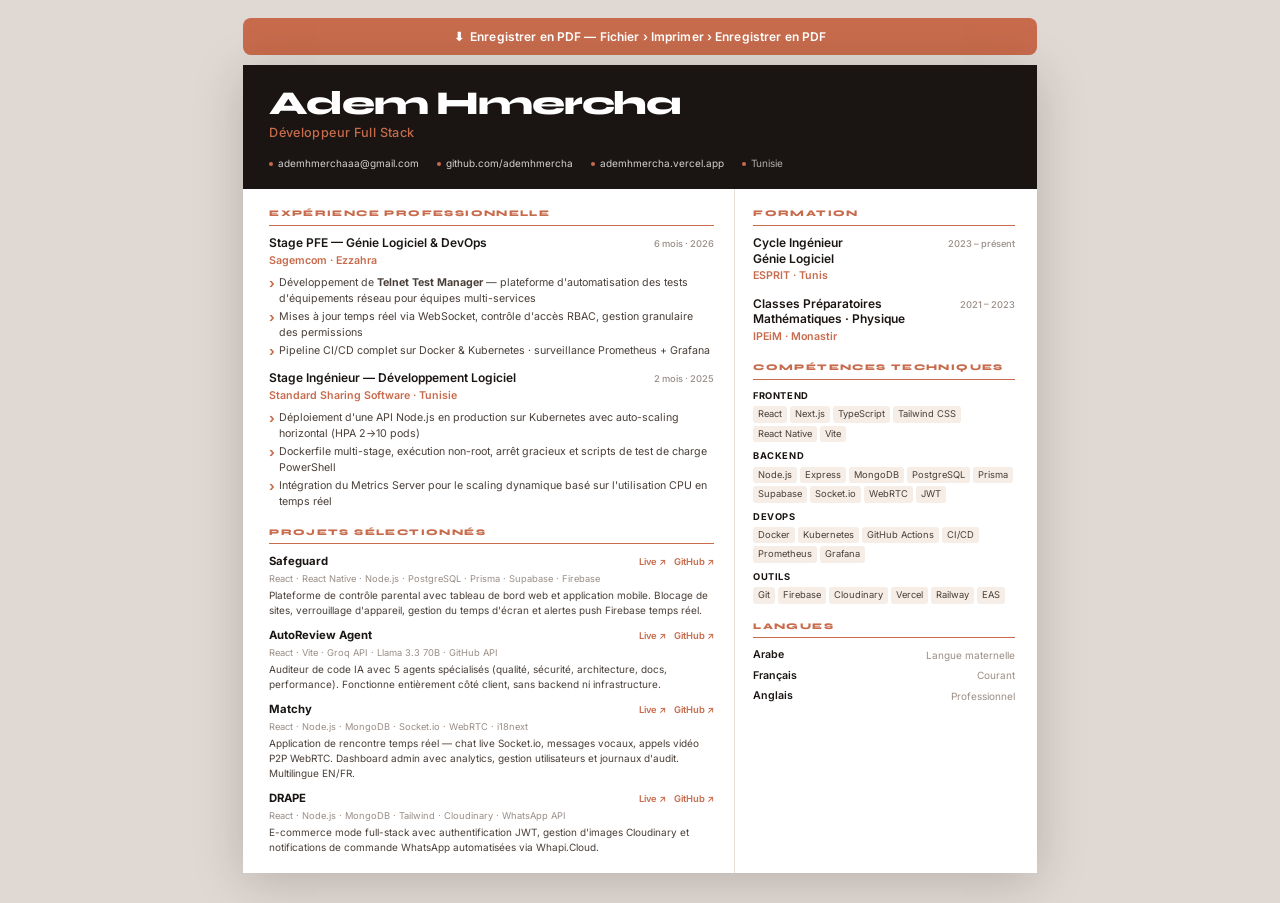
==== assets/cv.html @ 8fa3760b "Add French CV (HTML print-to-PDF) with all projects and internship details" ====
<!DOCTYPE html>
<html lang="fr">
<head>
  <meta charset="UTF-8" />
  <title>Adem Hmercha — Curriculum Vitae</title>
  <link rel="preconnect" href="https://fonts.googleapis.com" />
  <link rel="preconnect" href="https://fonts.gstatic.com" crossorigin />
  <link href="https://fonts.googleapis.com/css2?family=Inter:wght@300;400;500;600&family=Syne:wght@700;800&display=swap" rel="stylesheet" />
  <style>
    :root {
      --accent:       #c76b4c;
      --accent-light: #f5ede6;
      --text:         #1a1512;
      --text-2:       #4a3f38;
      --text-3:       #9a8e87;
      --border:       #e8ddd6;
    }

    * { box-sizing: border-box; margin: 0; padding: 0; }

    body {
      font-family: 'Inter', system-ui, -apple-system, sans-serif;
      color: var(--text);
      background: #e0d8d2;
      font-size: 8.5pt;
      line-height: 1.55;
      -webkit-font-smoothing: antialiased;
    }

    a { color: inherit; text-decoration: none; }

    /* ── Print button (screen only) ─────────────────── */
    .print-btn {
      display: flex;
      align-items: center;
      justify-content: center;
      gap: 8px;
      width: 210mm;
      margin: 18px auto 10px;
      padding: 11px;
      background: var(--accent);
      color: white;
      border: none;
      border-radius: 8px;
      font-family: 'Inter', sans-serif;
      font-size: 12px;
      font-weight: 600;
      cursor: pointer;
      letter-spacing: 0.01em;
    }
    .print-btn:hover { background: #b5604a; }

    /* ── Page ───────────────────────────────────────── */
    .page {
      width: 210mm;
      background: white;
      margin: 0 auto 30px;
      box-shadow: 0 8px 48px rgba(0,0,0,0.18);
    }

    /* ── Header ─────────────────────────────────────── */
    .cv-header {
      background: #1a1512;
      padding: 22px 26px 18px;
    }

    .cv-name {
      font-family: 'Syne', sans-serif;
      font-size: 25pt;
      font-weight: 800;
      letter-spacing: -0.035em;
      color: #ffffff;
      line-height: 1;
      margin-bottom: 3px;
    }

    .cv-title {
      font-size: 9.5pt;
      color: var(--accent);
      font-weight: 500;
      letter-spacing: 0.03em;
      margin-bottom: 13px;
    }

    .cv-contacts {
      display: flex;
      gap: 18px;
      flex-wrap: wrap;
    }

    .cv-contact {
      display: flex;
      align-items: center;
      gap: 5px;
      font-size: 7.5pt;
      color: rgba(255,255,255,0.65);
    }
    .cv-contact a { color: rgba(255,255,255,0.8); }
    .cv-contact::before {
      content: '';
      width: 4px; height: 4px;
      border-radius: 50%;
      background: var(--accent);
      flex-shrink: 0;
    }

    /* ── Body grid ──────────────────────────────────── */
    .cv-body {
      display: grid;
      grid-template-columns: 62% 38%;
    }

    /* ── Columns ────────────────────────────────────── */
    .cv-left {
      padding: 18px 20px 18px 26px;
      border-right: 1px solid var(--border);
    }

    .cv-right {
      padding: 18px 22px 18px 18px;
    }

    /* ── Section ────────────────────────────────────── */
    .cv-section { margin-bottom: 16px; }
    .cv-section:last-child { margin-bottom: 0; }

    .cv-section-title {
      font-family: 'Syne', sans-serif;
      font-size: 6.5pt;
      font-weight: 800;
      letter-spacing: 0.16em;
      text-transform: uppercase;
      color: var(--accent);
      margin-bottom: 9px;
      padding-bottom: 4px;
      border-bottom: 1.5px solid var(--accent);
    }

    /* ── Experience / Education entries ─────────────── */
    .cv-entry { margin-bottom: 11px; }
    .cv-entry:last-child { margin-bottom: 0; }

    .cv-entry-top {
      display: flex;
      justify-content: space-between;
      align-items: flex-start;
      gap: 8px;
    }

    .cv-entry-title {
      font-weight: 600;
      font-size: 9pt;
      color: var(--text);
      line-height: 1.3;
    }

    .cv-entry-date {
      font-size: 7pt;
      color: var(--text-3);
      white-space: nowrap;
      flex-shrink: 0;
      margin-top: 2px;
      font-weight: 500;
    }

    .cv-entry-org {
      font-size: 8pt;
      color: var(--accent);
      font-weight: 600;
      margin: 2px 0 5px;
    }

    .cv-bullets {
      list-style: none;
      display: flex;
      flex-direction: column;
      gap: 2px;
    }

    .cv-bullets li {
      font-size: 8pt;
      color: var(--text-2);
      padding-left: 10px;
      position: relative;
      line-height: 1.5;
    }

    .cv-bullets li::before {
      content: '›';
      position: absolute;
      left: 0;
      color: var(--accent);
      font-weight: 700;
      font-size: 10pt;
      line-height: 1.2;
    }

    /* ── Projects ───────────────────────────────────── */
    .project-entry { margin-bottom: 9px; }
    .project-entry:last-child { margin-bottom: 0; }

    .project-top {
      display: flex;
      align-items: baseline;
      justify-content: space-between;
      gap: 6px;
      margin-bottom: 1px;
    }

    .project-name {
      font-weight: 700;
      font-size: 8.5pt;
      color: var(--text);
    }

    .project-links {
      display: flex;
      gap: 8px;
      flex-shrink: 0;
    }

    .project-links a {
      font-size: 7pt;
      color: var(--accent);
      font-weight: 600;
    }

    .project-stack {
      font-size: 7pt;
      color: var(--text-3);
      margin-bottom: 2px;
    }

    .project-desc {
      font-size: 7.5pt;
      color: var(--text-2);
      line-height: 1.5;
    }

    /* ── Skills ─────────────────────────────────────── */
    .skills-list {
      display: flex;
      flex-direction: column;
      gap: 7px;
    }

    .skill-row {
      display: flex;
      flex-direction: column;
      gap: 3px;
    }

    .skill-cat {
      font-size: 7pt;
      font-weight: 700;
      color: var(--text);
      text-transform: uppercase;
      letter-spacing: 0.06em;
    }

    .skill-tags {
      display: flex;
      flex-wrap: wrap;
      gap: 3px;
    }

    .skill-tag {
      font-size: 7pt;
      color: var(--text-2);
      background: var(--accent-light);
      padding: 1px 5px;
      border-radius: 3px;
      white-space: nowrap;
    }

    /* ── Languages ──────────────────────────────────── */
    .lang-list {
      display: flex;
      flex-direction: column;
      gap: 4px;
    }

    .lang-item {
      display: flex;
      justify-content: space-between;
      align-items: center;
    }

    .lang-name {
      font-size: 8pt;
      font-weight: 600;
      color: var(--text);
    }

    .lang-level {
      font-size: 7.5pt;
      color: var(--text-3);
    }

    /* ── Print ──────────────────────────────────────── */
    @media print {
      body { background: white; }
      .print-btn { display: none !important; }
      .page {
        margin: 0;
        box-shadow: none;
        width: 100%;
      }
      @page {
        size: A4;
        margin: 0;
      }
    }
  </style>
</head>
<body>

  <button class="print-btn" onclick="window.print()">
    ⬇ &nbsp;Enregistrer en PDF — Fichier › Imprimer › Enregistrer en PDF
  </button>

  <div class="page">

    <!-- ── Header ────────────────────────────────────── -->
    <header class="cv-header">
      <div class="cv-name">Adem Hmercha</div>
      <div class="cv-title">Développeur Full Stack</div>
      <div class="cv-contacts">
        <span class="cv-contact"><a href="mailto:ademhmerchaaa@gmail.com">ademhmerchaaa@gmail.com</a></span>
        <span class="cv-contact"><a href="https://github.com/ademhmercha">github.com/ademhmercha</a></span>
        <span class="cv-contact"><a href="https://ademhmercha.vercel.app">ademhmercha.vercel.app</a></span>
        <span class="cv-contact">Tunisie</span>
      </div>
    </header>

    <div class="cv-body">

      <!-- ── LEFT ──────────────────────────────────────── -->
      <div class="cv-left">

        <!-- Expérience -->
        <div class="cv-section">
          <h2 class="cv-section-title">Expérience Professionnelle</h2>

          <div class="cv-entry">
            <div class="cv-entry-top">
              <div class="cv-entry-title">Stage PFE — Génie Logiciel & DevOps</div>
              <div class="cv-entry-date">6 mois · 2026</div>
            </div>
            <div class="cv-entry-org">Sagemcom · Ezzahra</div>
            <ul class="cv-bullets">
              <li>Développement de <strong>Telnet Test Manager</strong> — plateforme d'automatisation des tests d'équipements réseau pour équipes multi-services</li>
              <li>Mises à jour temps réel via WebSocket, contrôle d'accès RBAC, gestion granulaire des permissions</li>
              <li>Pipeline CI/CD complet sur Docker & Kubernetes · surveillance Prometheus + Grafana</li>
            </ul>
          </div>

          <div class="cv-entry">
            <div class="cv-entry-top">
              <div class="cv-entry-title">Stage Ingénieur — Développement Logiciel</div>
              <div class="cv-entry-date">2 mois · 2025</div>
            </div>
            <div class="cv-entry-org">Standard Sharing Software · Tunisie</div>
            <ul class="cv-bullets">
              <li>Déploiement d'une API Node.js en production sur Kubernetes avec auto-scaling horizontal (HPA 2→10 pods)</li>
              <li>Dockerfile multi-stage, exécution non-root, arrêt gracieux et scripts de test de charge PowerShell</li>
              <li>Intégration du Metrics Server pour le scaling dynamique basé sur l'utilisation CPU en temps réel</li>
            </ul>
          </div>
        </div>

        <!-- Projets -->
        <div class="cv-section">
          <h2 class="cv-section-title">Projets Sélectionnés</h2>

          <div class="project-entry">
            <div class="project-top">
              <span class="project-name">Safeguard</span>
              <div class="project-links">
                <a href="https://safeguard-frontend.vercel.app">Live ↗</a>
                <a href="https://github.com/ademhmercha/safeguard">GitHub ↗</a>
              </div>
            </div>
            <div class="project-stack">React · React Native · Node.js · PostgreSQL · Prisma · Supabase · Firebase</div>
            <div class="project-desc">Plateforme de contrôle parental avec tableau de bord web et application mobile. Blocage de sites, verrouillage d'appareil, gestion du temps d'écran et alertes push Firebase temps réel.</div>
          </div>

          <div class="project-entry">
            <div class="project-top">
              <span class="project-name">AutoReview Agent</span>
              <div class="project-links">
                <a href="https://github-auto-review.vercel.app">Live ↗</a>
                <a href="https://github.com/ademhmercha/Github-Auto-Review">GitHub ↗</a>
              </div>
            </div>
            <div class="project-stack">React · Vite · Groq API · Llama 3.3 70B · GitHub API</div>
            <div class="project-desc">Auditeur de code IA avec 5 agents spécialisés (qualité, sécurité, architecture, docs, performance). Fonctionne entièrement côté client, sans backend ni infrastructure.</div>
          </div>

          <div class="project-entry">
            <div class="project-top">
              <span class="project-name">Matchy</span>
              <div class="project-links">
                <a href="https://matchy-delta.vercel.app">Live ↗</a>
                <a href="https://github.com/ademhmercha/matchy">GitHub ↗</a>
              </div>
            </div>
            <div class="project-stack">React · Node.js · MongoDB · Socket.io · WebRTC · i18next</div>
            <div class="project-desc">Application de rencontre temps réel — chat live Socket.io, messages vocaux, appels vidéo P2P WebRTC. Dashboard admin avec analytics, gestion utilisateurs et journaux d'audit. Multilingue EN/FR.</div>
          </div>

          <div class="project-entry">
            <div class="project-top">
              <span class="project-name">DRAPE</span>
              <div class="project-links">
                <a href="https://drape-cloth-shop.vercel.app">Live ↗</a>
                <a href="https://github.com/ademhmercha/drape-cloth-shop-">GitHub ↗</a>
              </div>
            </div>
            <div class="project-stack">React · Node.js · MongoDB · Tailwind · Cloudinary · WhatsApp API</div>
            <div class="project-desc">E-commerce mode full-stack avec authentification JWT, gestion d'images Cloudinary et notifications de commande WhatsApp automatisées via Whapi.Cloud.</div>
          </div>

        </div>
      </div>

      <!-- ── RIGHT ─────────────────────────────────────── -->
      <div class="cv-right">

        <!-- Formation -->
        <div class="cv-section">
          <h2 class="cv-section-title">Formation</h2>

          <div class="cv-entry">
            <div class="cv-entry-top">
              <div class="cv-entry-title">Cycle Ingénieur<br>Génie Logiciel</div>
              <div class="cv-entry-date">2023 – présent</div>
            </div>
            <div class="cv-entry-org">ESPRIT · Tunis</div>
          </div>

          <div class="cv-entry">
            <div class="cv-entry-top">
              <div class="cv-entry-title">Classes Préparatoires<br>Mathématiques · Physique</div>
              <div class="cv-entry-date">2021 – 2023</div>
            </div>
            <div class="cv-entry-org">IPEiM · Monastir</div>
          </div>
        </div>

        <!-- Compétences -->
        <div class="cv-section">
          <h2 class="cv-section-title">Compétences Techniques</h2>
          <div class="skills-list">
            <div class="skill-row">
              <span class="skill-cat">Frontend</span>
              <div class="skill-tags">
                <span class="skill-tag">React</span>
                <span class="skill-tag">Next.js</span>
                <span class="skill-tag">TypeScript</span>
                <span class="skill-tag">Tailwind CSS</span>
                <span class="skill-tag">React Native</span>
                <span class="skill-tag">Vite</span>
              </div>
            </div>
            <div class="skill-row">
              <span class="skill-cat">Backend</span>
              <div class="skill-tags">
                <span class="skill-tag">Node.js</span>
                <span class="skill-tag">Express</span>
                <span class="skill-tag">MongoDB</span>
                <span class="skill-tag">PostgreSQL</span>
                <span class="skill-tag">Prisma</span>
                <span class="skill-tag">Supabase</span>
                <span class="skill-tag">Socket.io</span>
                <span class="skill-tag">WebRTC</span>
                <span class="skill-tag">JWT</span>
              </div>
            </div>
            <div class="skill-row">
              <span class="skill-cat">DevOps</span>
              <div class="skill-tags">
                <span class="skill-tag">Docker</span>
                <span class="skill-tag">Kubernetes</span>
                <span class="skill-tag">GitHub Actions</span>
                <span class="skill-tag">CI/CD</span>
                <span class="skill-tag">Prometheus</span>
                <span class="skill-tag">Grafana</span>
              </div>
            </div>
            <div class="skill-row">
              <span class="skill-cat">Outils</span>
              <div class="skill-tags">
                <span class="skill-tag">Git</span>
                <span class="skill-tag">Firebase</span>
                <span class="skill-tag">Cloudinary</span>
                <span class="skill-tag">Vercel</span>
                <span class="skill-tag">Railway</span>
                <span class="skill-tag">EAS</span>
              </div>
            </div>
          </div>
        </div>

        <!-- Langues -->
        <div class="cv-section">
          <h2 class="cv-section-title">Langues</h2>
          <div class="lang-list">
            <div class="lang-item">
              <span class="lang-name">Arabe</span>
              <span class="lang-level">Langue maternelle</span>
            </div>
            <div class="lang-item">
              <span class="lang-name">Français</span>
              <span class="lang-level">Courant</span>
            </div>
            <div class="lang-item">
              <span class="lang-name">Anglais</span>
              <span class="lang-level">Professionnel</span>
            </div>
          </div>
        </div>

      </div>
    </div>

  </div>

</body>
</html>
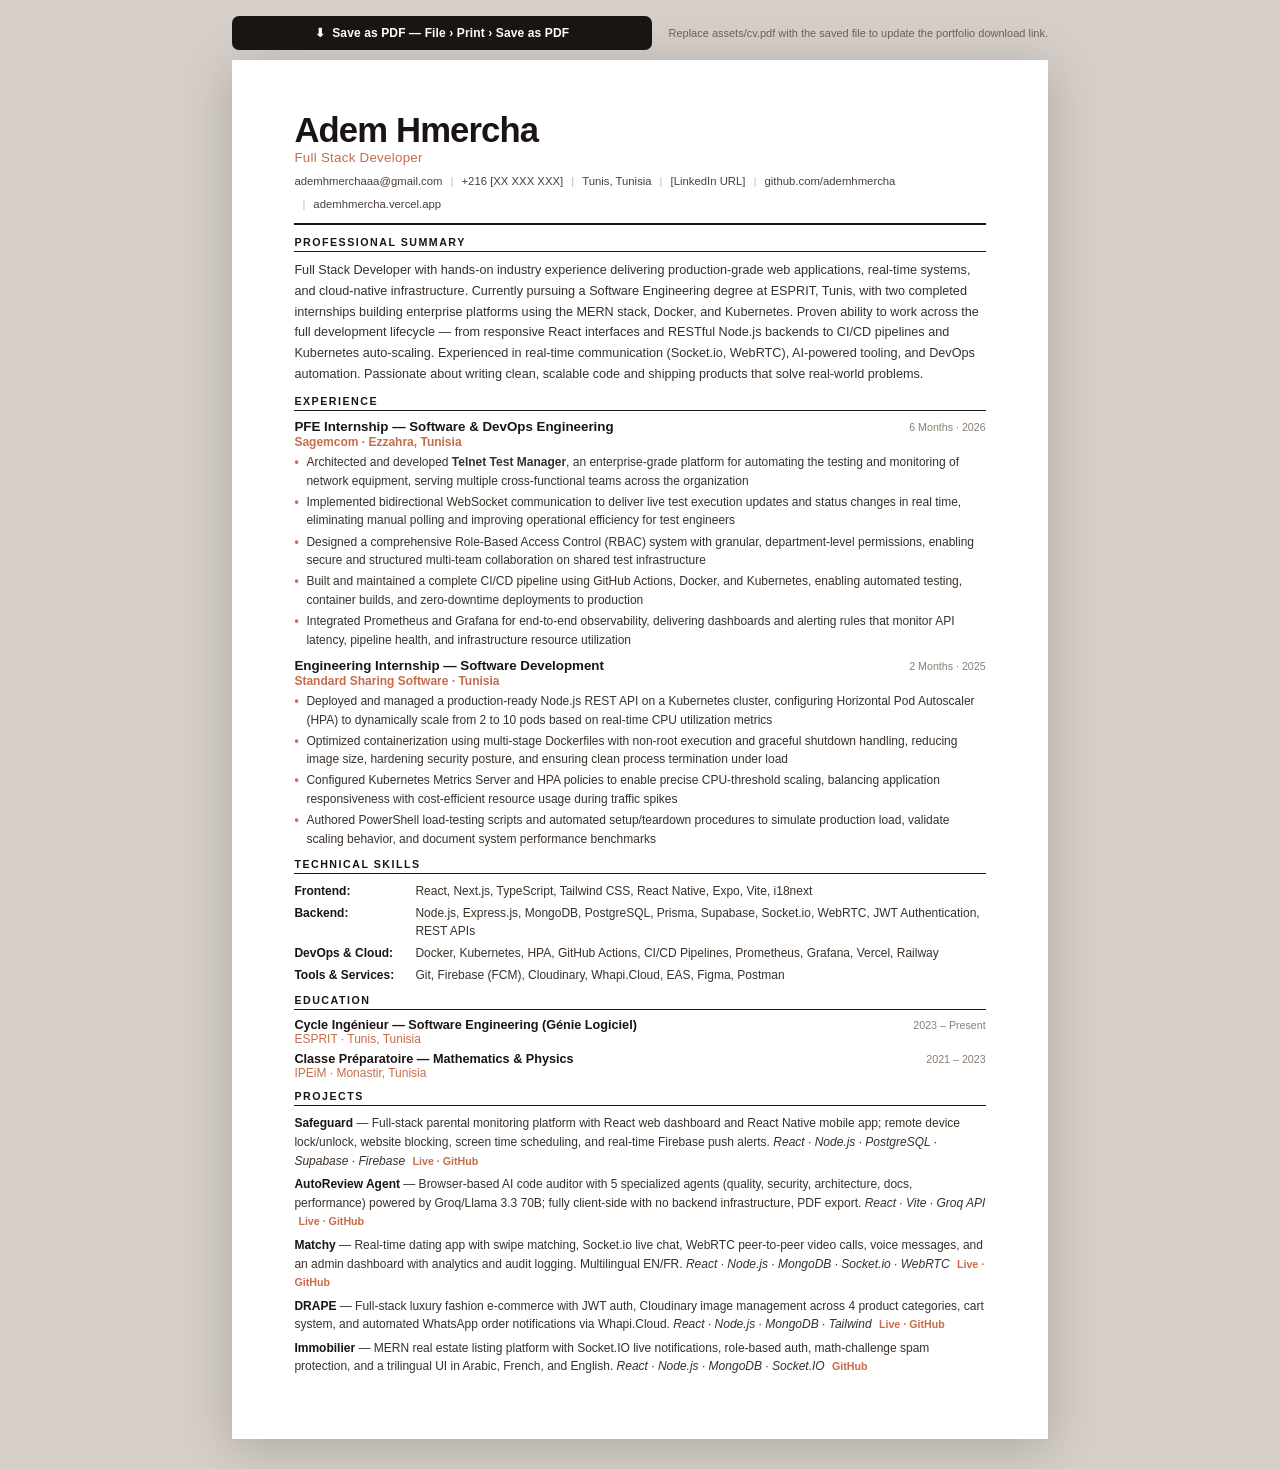
==== commit b075990e: "Remove external font dependency from CV (fixes SRI warning, works offline)" ====
--- a/assets/cv.html
+++ b/assets/cv.html
@@ -1,313 +1,279 @@
 <!DOCTYPE html>
-<html lang="fr">
+<html lang="en">
 <head>
   <meta charset="UTF-8" />
-  <title>Adem Hmercha — Curriculum Vitae</title>
-  <link rel="preconnect" href="https://fonts.googleapis.com" />
-  <link rel="preconnect" href="https://fonts.gstatic.com" crossorigin />
-  <link href="https://fonts.googleapis.com/css2?family=Inter:wght@300;400;500;600&family=Syne:wght@700;800&display=swap" rel="stylesheet" />
+  <title>Adem Hmercha — Resume</title>
   <style>
-    :root {
-      --accent:       #c76b4c;
-      --accent-light: #f5ede6;
-      --text:         #1a1512;
-      --text-2:       #4a3f38;
-      --text-3:       #9a8e87;
-      --border:       #e8ddd6;
-    }
-
     * { box-sizing: border-box; margin: 0; padding: 0; }
 
     body {
-      font-family: 'Inter', system-ui, -apple-system, sans-serif;
-      color: var(--text);
-      background: #e0d8d2;
-      font-size: 8.5pt;
-      line-height: 1.55;
+      font-family: -apple-system, BlinkMacSystemFont, 'Segoe UI', 'Helvetica Neue', Arial, sans-serif;
+      background: #d6cfc9;
       -webkit-font-smoothing: antialiased;
     }
 
     a { color: inherit; text-decoration: none; }
 
-    /* ── Print button (screen only) ─────────────────── */
+    /* ── Print button ───────────────────────────────── */
+    .print-bar {
+      width: 8.5in;
+      margin: 16px auto 10px;
+      display: flex;
+      gap: 10px;
+    }
     .print-btn {
-      display: flex;
-      align-items: center;
-      justify-content: center;
-      gap: 8px;
-      width: 210mm;
-      margin: 18px auto 10px;
-      padding: 11px;
-      background: var(--accent);
+      flex: 1;
+      padding: 10px 16px;
+      background: #1a1512;
       color: white;
       border: none;
-      border-radius: 8px;
-      font-family: 'Inter', sans-serif;
+      border-radius: 7px;
+      font-family: -apple-system, BlinkMacSystemFont, 'Segoe UI', 'Helvetica Neue', Arial, sans-serif;
       font-size: 12px;
       font-weight: 600;
       cursor: pointer;
       letter-spacing: 0.01em;
     }
-    .print-btn:hover { background: #b5604a; }
+    .print-btn:hover { background: #2e2520; }
+    .print-note {
+      font-family: -apple-system, BlinkMacSystemFont, 'Segoe UI', 'Helvetica Neue', Arial, sans-serif;
+      font-size: 11px;
+      color: #6b5e57;
+      display: flex;
+      align-items: center;
+    }
 
     /* ── Page ───────────────────────────────────────── */
     .page {
-      width: 210mm;
-      background: white;
+      width: 8.5in;
+      min-height: 11in;
+      background: #ffffff;
       margin: 0 auto 30px;
-      box-shadow: 0 8px 48px rgba(0,0,0,0.18);
+      padding: 0.55in 0.65in 0.55in;
+      box-shadow: 0 8px 48px rgba(0,0,0,0.2);
+      display: flex;
+      flex-direction: column;
     }
 
     /* ── Header ─────────────────────────────────────── */
     .cv-header {
-      background: #1a1512;
-      padding: 22px 26px 18px;
+      padding-bottom: 10px;
+      border-bottom: 2px solid #1a1512;
+      margin-bottom: 11px;
     }
 
     .cv-name {
-      font-family: 'Syne', sans-serif;
-      font-size: 25pt;
-      font-weight: 800;
-      letter-spacing: -0.035em;
-      color: #ffffff;
+      font-size: 26pt;
+      font-weight: 700;
+      color: #1a1512;
+      letter-spacing: -0.025em;
       line-height: 1;
       margin-bottom: 3px;
     }
 
-    .cv-title {
+    .cv-tagline {
+      font-size: 10pt;
+      font-weight: 500;
+      color: #c76b4c;
+      letter-spacing: 0.02em;
+      margin-bottom: 7px;
+    }
+
+    .cv-contact {
+      display: flex;
+      flex-wrap: wrap;
+      gap: 4px 0;
+      font-size: 8.5pt;
+      color: #4a3f38;
+      line-height: 1.6;
+    }
+
+    .cv-contact-item {
+      display: flex;
+      align-items: center;
+    }
+
+    .cv-contact-item + .cv-contact-item::before {
+      content: '|';
+      margin: 0 8px;
+      color: #c4bab0;
+    }
+
+    /* ── Section ────────────────────────────────────── */
+    .cv-section {
+      margin-bottom: 10px;
+    }
+
+    .cv-section-title {
+      font-size: 8pt;
+      font-weight: 700;
+      letter-spacing: 0.14em;
+      text-transform: uppercase;
+      color: #1a1512;
+      padding-bottom: 3px;
+      border-bottom: 1.5px solid #1a1512;
+      margin-bottom: 8px;
+    }
+
+    /* ── Summary ────────────────────────────────────── */
+    .cv-summary {
       font-size: 9.5pt;
-      color: var(--accent);
+      color: #3a3028;
+      line-height: 1.65;
+    }
+
+    /* ── Experience entries ─────────────────────────── */
+    .cv-entry {
+      margin-bottom: 9px;
+    }
+    .cv-entry:last-child { margin-bottom: 0; }
+
+    .cv-entry-header {
+      display: flex;
+      justify-content: space-between;
+      align-items: baseline;
+      margin-bottom: 1px;
+    }
+
+    .cv-entry-title {
+      font-size: 10pt;
+      font-weight: 700;
+      color: #1a1512;
+    }
+
+    .cv-entry-date {
+      font-size: 8pt;
       font-weight: 500;
-      letter-spacing: 0.03em;
-      margin-bottom: 13px;
-    }
-
-    .cv-contacts {
-      display: flex;
-      gap: 18px;
-      flex-wrap: wrap;
-    }
-
-    .cv-contact {
-      display: flex;
-      align-items: center;
-      gap: 5px;
-      font-size: 7.5pt;
-      color: rgba(255,255,255,0.65);
-    }
-    .cv-contact a { color: rgba(255,255,255,0.8); }
-    .cv-contact::before {
-      content: '';
-      width: 4px; height: 4px;
-      border-radius: 50%;
-      background: var(--accent);
-      flex-shrink: 0;
-    }
-
-    /* ── Body grid ──────────────────────────────────── */
-    .cv-body {
-      display: grid;
-      grid-template-columns: 62% 38%;
-    }
-
-    /* ── Columns ────────────────────────────────────── */
-    .cv-left {
-      padding: 18px 20px 18px 26px;
-      border-right: 1px solid var(--border);
-    }
-
-    .cv-right {
-      padding: 18px 22px 18px 18px;
-    }
-
-    /* ── Section ────────────────────────────────────── */
-    .cv-section { margin-bottom: 16px; }
-    .cv-section:last-child { margin-bottom: 0; }
-
-    .cv-section-title {
-      font-family: 'Syne', sans-serif;
-      font-size: 6.5pt;
-      font-weight: 800;
-      letter-spacing: 0.16em;
-      text-transform: uppercase;
-      color: var(--accent);
-      margin-bottom: 9px;
-      padding-bottom: 4px;
-      border-bottom: 1.5px solid var(--accent);
-    }
-
-    /* ── Experience / Education entries ─────────────── */
-    .cv-entry { margin-bottom: 11px; }
-    .cv-entry:last-child { margin-bottom: 0; }
-
-    .cv-entry-top {
-      display: flex;
-      justify-content: space-between;
-      align-items: flex-start;
-      gap: 8px;
-    }
-
-    .cv-entry-title {
-      font-weight: 600;
-      font-size: 9pt;
-      color: var(--text);
-      line-height: 1.3;
-    }
-
-    .cv-entry-date {
-      font-size: 7pt;
-      color: var(--text-3);
+      color: #8a7e73;
       white-space: nowrap;
       flex-shrink: 0;
-      margin-top: 2px;
-      font-weight: 500;
     }
 
     .cv-entry-org {
-      font-size: 8pt;
-      color: var(--accent);
+      font-size: 9pt;
       font-weight: 600;
-      margin: 2px 0 5px;
+      color: #c76b4c;
+      margin-bottom: 4px;
     }
 
     .cv-bullets {
       list-style: none;
       display: flex;
       flex-direction: column;
-      gap: 2px;
+      gap: 2.5px;
+      padding-left: 0;
     }
 
     .cv-bullets li {
-      font-size: 8pt;
-      color: var(--text-2);
-      padding-left: 10px;
+      font-size: 9pt;
+      color: #3a3028;
+      padding-left: 12px;
       position: relative;
-      line-height: 1.5;
+      line-height: 1.55;
     }
 
     .cv-bullets li::before {
-      content: '›';
+      content: '•';
       position: absolute;
       left: 0;
-      color: var(--accent);
-      font-weight: 700;
-      font-size: 10pt;
-      line-height: 1.2;
-    }
-
-    /* ── Projects ───────────────────────────────────── */
-    .project-entry { margin-bottom: 9px; }
-    .project-entry:last-child { margin-bottom: 0; }
-
-    .project-top {
-      display: flex;
-      align-items: baseline;
-      justify-content: space-between;
-      gap: 6px;
-      margin-bottom: 1px;
-    }
-
-    .project-name {
-      font-weight: 700;
-      font-size: 8.5pt;
-      color: var(--text);
-    }
-
-    .project-links {
-      display: flex;
-      gap: 8px;
-      flex-shrink: 0;
-    }
-
-    .project-links a {
-      font-size: 7pt;
-      color: var(--accent);
-      font-weight: 600;
-    }
-
-    .project-stack {
-      font-size: 7pt;
-      color: var(--text-3);
-      margin-bottom: 2px;
-    }
-
-    .project-desc {
-      font-size: 7.5pt;
-      color: var(--text-2);
-      line-height: 1.5;
+      color: #c76b4c;
+      font-size: 9pt;
+      line-height: 1.55;
+      font-weight: 700;
     }
 
     /* ── Skills ─────────────────────────────────────── */
-    .skills-list {
-      display: flex;
-      flex-direction: column;
-      gap: 7px;
-    }
-
-    .skill-row {
-      display: flex;
-      flex-direction: column;
-      gap: 3px;
-    }
-
-    .skill-cat {
-      font-size: 7pt;
-      font-weight: 700;
-      color: var(--text);
-      text-transform: uppercase;
-      letter-spacing: 0.06em;
-    }
-
-    .skill-tags {
-      display: flex;
-      flex-wrap: wrap;
-      gap: 3px;
-    }
-
-    .skill-tag {
-      font-size: 7pt;
-      color: var(--text-2);
-      background: var(--accent-light);
-      padding: 1px 5px;
-      border-radius: 3px;
-      white-space: nowrap;
-    }
-
-    /* ── Languages ──────────────────────────────────── */
-    .lang-list {
+    .skills-table {
       display: flex;
       flex-direction: column;
       gap: 4px;
     }
 
-    .lang-item {
+    .skill-row {
+      display: flex;
+      gap: 6px;
+      align-items: baseline;
+      font-size: 9pt;
+      line-height: 1.5;
+    }
+
+    .skill-cat {
+      font-weight: 700;
+      color: #1a1512;
+      white-space: nowrap;
+      flex-shrink: 0;
+      min-width: 115px;
+    }
+
+    .skill-val {
+      color: #3a3028;
+    }
+
+    /* ── Education ──────────────────────────────────── */
+    .edu-entry {
+      margin-bottom: 6px;
+    }
+    .edu-entry:last-child { margin-bottom: 0; }
+
+    .edu-header {
       display: flex;
       justify-content: space-between;
-      align-items: center;
-    }
-
-    .lang-name {
+      align-items: baseline;
+    }
+
+    .edu-degree {
+      font-size: 9.5pt;
+      font-weight: 700;
+      color: #1a1512;
+    }
+
+    .edu-date {
       font-size: 8pt;
+      font-weight: 500;
+      color: #8a7e73;
+      white-space: nowrap;
+      flex-shrink: 0;
+    }
+
+    .edu-school {
+      font-size: 9pt;
+      font-weight: 500;
+      color: #c76b4c;
+    }
+
+    /* ── Projects ───────────────────────────────────── */
+    .project-entry {
+      margin-bottom: 5px;
+      font-size: 9pt;
+      line-height: 1.55;
+      color: #3a3028;
+    }
+    .project-entry:last-child { margin-bottom: 0; }
+
+    .project-name {
+      font-weight: 700;
+      color: #1a1512;
+    }
+
+    .project-links {
+      font-size: 8pt;
+      color: #c76b4c;
       font-weight: 600;
-      color: var(--text);
-    }
-
-    .lang-level {
-      font-size: 7.5pt;
-      color: var(--text-3);
+      margin-left: 4px;
     }
 
     /* ── Print ──────────────────────────────────────── */
     @media print {
       body { background: white; }
-      .print-btn { display: none !important; }
+      .print-bar { display: none !important; }
       .page {
         margin: 0;
         box-shadow: none;
         width: 100%;
+        padding: 0.5in 0.65in;
       }
       @page {
-        size: A4;
+        size: Letter;
         margin: 0;
       }
     }
@@ -315,216 +281,154 @@
 </head>
 <body>
 
-  <button class="print-btn" onclick="window.print()">
-    ⬇ &nbsp;Enregistrer en PDF — Fichier › Imprimer › Enregistrer en PDF
-  </button>
+  <div class="print-bar">
+    <button class="print-btn" onclick="window.print()">⬇ &nbsp;Save as PDF — File › Print › Save as PDF</button>
+    <span class="print-note">&nbsp;&nbsp;Replace assets/cv.pdf with the saved file to update the portfolio download link.</span>
+  </div>
 
   <div class="page">
 
-    <!-- ── Header ────────────────────────────────────── -->
+    <!-- ── Header ─────────────────────────────────── -->
     <header class="cv-header">
       <div class="cv-name">Adem Hmercha</div>
-      <div class="cv-title">Développeur Full Stack</div>
-      <div class="cv-contacts">
-        <span class="cv-contact"><a href="mailto:ademhmerchaaa@gmail.com">ademhmerchaaa@gmail.com</a></span>
-        <span class="cv-contact"><a href="https://github.com/ademhmercha">github.com/ademhmercha</a></span>
-        <span class="cv-contact"><a href="https://ademhmercha.vercel.app">ademhmercha.vercel.app</a></span>
-        <span class="cv-contact">Tunisie</span>
+      <div class="cv-tagline">Full Stack Developer</div>
+      <div class="cv-contact">
+        <span class="cv-contact-item"><a href="mailto:ademhmerchaaa@gmail.com">ademhmerchaaa@gmail.com</a></span>
+        <span class="cv-contact-item">+216 [XX XXX XXX]</span>
+        <span class="cv-contact-item">Tunis, Tunisia</span>
+        <span class="cv-contact-item"><a href="https://linkedin.com/in/[your-linkedin]">[LinkedIn URL]</a></span>
+        <span class="cv-contact-item"><a href="https://github.com/ademhmercha">github.com/ademhmercha</a></span>
+        <span class="cv-contact-item"><a href="https://ademhmercha.vercel.app">ademhmercha.vercel.app</a></span>
       </div>
     </header>
 
-    <div class="cv-body">
-
-      <!-- ── LEFT ──────────────────────────────────────── -->
-      <div class="cv-left">
-
-        <!-- Expérience -->
-        <div class="cv-section">
-          <h2 class="cv-section-title">Expérience Professionnelle</h2>
-
-          <div class="cv-entry">
-            <div class="cv-entry-top">
-              <div class="cv-entry-title">Stage PFE — Génie Logiciel & DevOps</div>
-              <div class="cv-entry-date">6 mois · 2026</div>
-            </div>
-            <div class="cv-entry-org">Sagemcom · Ezzahra</div>
-            <ul class="cv-bullets">
-              <li>Développement de <strong>Telnet Test Manager</strong> — plateforme d'automatisation des tests d'équipements réseau pour équipes multi-services</li>
-              <li>Mises à jour temps réel via WebSocket, contrôle d'accès RBAC, gestion granulaire des permissions</li>
-              <li>Pipeline CI/CD complet sur Docker & Kubernetes · surveillance Prometheus + Grafana</li>
-            </ul>
-          </div>
-
-          <div class="cv-entry">
-            <div class="cv-entry-top">
-              <div class="cv-entry-title">Stage Ingénieur — Développement Logiciel</div>
-              <div class="cv-entry-date">2 mois · 2025</div>
-            </div>
-            <div class="cv-entry-org">Standard Sharing Software · Tunisie</div>
-            <ul class="cv-bullets">
-              <li>Déploiement d'une API Node.js en production sur Kubernetes avec auto-scaling horizontal (HPA 2→10 pods)</li>
-              <li>Dockerfile multi-stage, exécution non-root, arrêt gracieux et scripts de test de charge PowerShell</li>
-              <li>Intégration du Metrics Server pour le scaling dynamique basé sur l'utilisation CPU en temps réel</li>
-            </ul>
-          </div>
-        </div>
-
-        <!-- Projets -->
-        <div class="cv-section">
-          <h2 class="cv-section-title">Projets Sélectionnés</h2>
-
-          <div class="project-entry">
-            <div class="project-top">
-              <span class="project-name">Safeguard</span>
-              <div class="project-links">
-                <a href="https://safeguard-frontend.vercel.app">Live ↗</a>
-                <a href="https://github.com/ademhmercha/safeguard">GitHub ↗</a>
-              </div>
-            </div>
-            <div class="project-stack">React · React Native · Node.js · PostgreSQL · Prisma · Supabase · Firebase</div>
-            <div class="project-desc">Plateforme de contrôle parental avec tableau de bord web et application mobile. Blocage de sites, verrouillage d'appareil, gestion du temps d'écran et alertes push Firebase temps réel.</div>
-          </div>
-
-          <div class="project-entry">
-            <div class="project-top">
-              <span class="project-name">AutoReview Agent</span>
-              <div class="project-links">
-                <a href="https://github-auto-review.vercel.app">Live ↗</a>
-                <a href="https://github.com/ademhmercha/Github-Auto-Review">GitHub ↗</a>
-              </div>
-            </div>
-            <div class="project-stack">React · Vite · Groq API · Llama 3.3 70B · GitHub API</div>
-            <div class="project-desc">Auditeur de code IA avec 5 agents spécialisés (qualité, sécurité, architecture, docs, performance). Fonctionne entièrement côté client, sans backend ni infrastructure.</div>
-          </div>
-
-          <div class="project-entry">
-            <div class="project-top">
-              <span class="project-name">Matchy</span>
-              <div class="project-links">
-                <a href="https://matchy-delta.vercel.app">Live ↗</a>
-                <a href="https://github.com/ademhmercha/matchy">GitHub ↗</a>
-              </div>
-            </div>
-            <div class="project-stack">React · Node.js · MongoDB · Socket.io · WebRTC · i18next</div>
-            <div class="project-desc">Application de rencontre temps réel — chat live Socket.io, messages vocaux, appels vidéo P2P WebRTC. Dashboard admin avec analytics, gestion utilisateurs et journaux d'audit. Multilingue EN/FR.</div>
-          </div>
-
-          <div class="project-entry">
-            <div class="project-top">
-              <span class="project-name">DRAPE</span>
-              <div class="project-links">
-                <a href="https://drape-cloth-shop.vercel.app">Live ↗</a>
-                <a href="https://github.com/ademhmercha/drape-cloth-shop-">GitHub ↗</a>
-              </div>
-            </div>
-            <div class="project-stack">React · Node.js · MongoDB · Tailwind · Cloudinary · WhatsApp API</div>
-            <div class="project-desc">E-commerce mode full-stack avec authentification JWT, gestion d'images Cloudinary et notifications de commande WhatsApp automatisées via Whapi.Cloud.</div>
-          </div>
-
-        </div>
-      </div>
-
-      <!-- ── RIGHT ─────────────────────────────────────── -->
-      <div class="cv-right">
-
-        <!-- Formation -->
-        <div class="cv-section">
-          <h2 class="cv-section-title">Formation</h2>
-
-          <div class="cv-entry">
-            <div class="cv-entry-top">
-              <div class="cv-entry-title">Cycle Ingénieur<br>Génie Logiciel</div>
-              <div class="cv-entry-date">2023 – présent</div>
-            </div>
-            <div class="cv-entry-org">ESPRIT · Tunis</div>
-          </div>
-
-          <div class="cv-entry">
-            <div class="cv-entry-top">
-              <div class="cv-entry-title">Classes Préparatoires<br>Mathématiques · Physique</div>
-              <div class="cv-entry-date">2021 – 2023</div>
-            </div>
-            <div class="cv-entry-org">IPEiM · Monastir</div>
-          </div>
-        </div>
-
-        <!-- Compétences -->
-        <div class="cv-section">
-          <h2 class="cv-section-title">Compétences Techniques</h2>
-          <div class="skills-list">
-            <div class="skill-row">
-              <span class="skill-cat">Frontend</span>
-              <div class="skill-tags">
-                <span class="skill-tag">React</span>
-                <span class="skill-tag">Next.js</span>
-                <span class="skill-tag">TypeScript</span>
-                <span class="skill-tag">Tailwind CSS</span>
-                <span class="skill-tag">React Native</span>
-                <span class="skill-tag">Vite</span>
-              </div>
-            </div>
-            <div class="skill-row">
-              <span class="skill-cat">Backend</span>
-              <div class="skill-tags">
-                <span class="skill-tag">Node.js</span>
-                <span class="skill-tag">Express</span>
-                <span class="skill-tag">MongoDB</span>
-                <span class="skill-tag">PostgreSQL</span>
-                <span class="skill-tag">Prisma</span>
-                <span class="skill-tag">Supabase</span>
-                <span class="skill-tag">Socket.io</span>
-                <span class="skill-tag">WebRTC</span>
-                <span class="skill-tag">JWT</span>
-              </div>
-            </div>
-            <div class="skill-row">
-              <span class="skill-cat">DevOps</span>
-              <div class="skill-tags">
-                <span class="skill-tag">Docker</span>
-                <span class="skill-tag">Kubernetes</span>
-                <span class="skill-tag">GitHub Actions</span>
-                <span class="skill-tag">CI/CD</span>
-                <span class="skill-tag">Prometheus</span>
-                <span class="skill-tag">Grafana</span>
-              </div>
-            </div>
-            <div class="skill-row">
-              <span class="skill-cat">Outils</span>
-              <div class="skill-tags">
-                <span class="skill-tag">Git</span>
-                <span class="skill-tag">Firebase</span>
-                <span class="skill-tag">Cloudinary</span>
-                <span class="skill-tag">Vercel</span>
-                <span class="skill-tag">Railway</span>
-                <span class="skill-tag">EAS</span>
-              </div>
-            </div>
-          </div>
-        </div>
-
-        <!-- Langues -->
-        <div class="cv-section">
-          <h2 class="cv-section-title">Langues</h2>
-          <div class="lang-list">
-            <div class="lang-item">
-              <span class="lang-name">Arabe</span>
-              <span class="lang-level">Langue maternelle</span>
-            </div>
-            <div class="lang-item">
-              <span class="lang-name">Français</span>
-              <span class="lang-level">Courant</span>
-            </div>
-            <div class="lang-item">
-              <span class="lang-name">Anglais</span>
-              <span class="lang-level">Professionnel</span>
-            </div>
-          </div>
-        </div>
-
-      </div>
+    <!-- ── Professional Summary ───────────────────── -->
+    <div class="cv-section">
+      <div class="cv-section-title">Professional Summary</div>
+      <p class="cv-summary">
+        Full Stack Developer with hands-on industry experience delivering production-grade web applications, real-time systems,
+        and cloud-native infrastructure. Currently pursuing a Software Engineering degree at ESPRIT, Tunis, with two completed
+        internships building enterprise platforms using the MERN stack, Docker, and Kubernetes. Proven ability to work across
+        the full development lifecycle — from responsive React interfaces and RESTful Node.js backends to CI/CD pipelines and
+        Kubernetes auto-scaling. Experienced in real-time communication (Socket.io, WebRTC), AI-powered tooling, and DevOps
+        automation. Passionate about writing clean, scalable code and shipping products that solve real-world problems.
+      </p>
     </div>
 
-  </div>
+    <!-- ── Experience ────────────────────────────── -->
+    <div class="cv-section">
+      <div class="cv-section-title">Experience</div>
+
+      <div class="cv-entry">
+        <div class="cv-entry-header">
+          <div class="cv-entry-title">PFE Internship — Software &amp; DevOps Engineering</div>
+          <div class="cv-entry-date">6 Months · 2026</div>
+        </div>
+        <div class="cv-entry-org">Sagemcom · Ezzahra, Tunisia</div>
+        <ul class="cv-bullets">
+          <li>Architected and developed <strong>Telnet Test Manager</strong>, an enterprise-grade platform for automating the testing and monitoring of network equipment, serving multiple cross-functional teams across the organization</li>
+          <li>Implemented bidirectional WebSocket communication to deliver live test execution updates and status changes in real time, eliminating manual polling and improving operational efficiency for test engineers</li>
+          <li>Designed a comprehensive Role-Based Access Control (RBAC) system with granular, department-level permissions, enabling secure and structured multi-team collaboration on shared test infrastructure</li>
+          <li>Built and maintained a complete CI/CD pipeline using GitHub Actions, Docker, and Kubernetes, enabling automated testing, container builds, and zero-downtime deployments to production</li>
+          <li>Integrated Prometheus and Grafana for end-to-end observability, delivering dashboards and alerting rules that monitor API latency, pipeline health, and infrastructure resource utilization</li>
+        </ul>
+      </div>
+
+      <div class="cv-entry">
+        <div class="cv-entry-header">
+          <div class="cv-entry-title">Engineering Internship — Software Development</div>
+          <div class="cv-entry-date">2 Months · 2025</div>
+        </div>
+        <div class="cv-entry-org">Standard Sharing Software · Tunisia</div>
+        <ul class="cv-bullets">
+          <li>Deployed and managed a production-ready Node.js REST API on a Kubernetes cluster, configuring Horizontal Pod Autoscaler (HPA) to dynamically scale from 2 to 10 pods based on real-time CPU utilization metrics</li>
+          <li>Optimized containerization using multi-stage Dockerfiles with non-root execution and graceful shutdown handling, reducing image size, hardening security posture, and ensuring clean process termination under load</li>
+          <li>Configured Kubernetes Metrics Server and HPA policies to enable precise CPU-threshold scaling, balancing application responsiveness with cost-efficient resource usage during traffic spikes</li>
+          <li>Authored PowerShell load-testing scripts and automated setup/teardown procedures to simulate production load, validate scaling behavior, and document system performance benchmarks</li>
+        </ul>
+      </div>
+    </div>
+
+    <!-- ── Skills ────────────────────────────────── -->
+    <div class="cv-section">
+      <div class="cv-section-title">Technical Skills</div>
+      <div class="skills-table">
+        <div class="skill-row">
+          <span class="skill-cat">Frontend:</span>
+          <span class="skill-val">React, Next.js, TypeScript, Tailwind CSS, React Native, Expo, Vite, i18next</span>
+        </div>
+        <div class="skill-row">
+          <span class="skill-cat">Backend:</span>
+          <span class="skill-val">Node.js, Express.js, MongoDB, PostgreSQL, Prisma, Supabase, Socket.io, WebRTC, JWT Authentication, REST APIs</span>
+        </div>
+        <div class="skill-row">
+          <span class="skill-cat">DevOps &amp; Cloud:</span>
+          <span class="skill-val">Docker, Kubernetes, HPA, GitHub Actions, CI/CD Pipelines, Prometheus, Grafana, Vercel, Railway</span>
+        </div>
+        <div class="skill-row">
+          <span class="skill-cat">Tools &amp; Services:</span>
+          <span class="skill-val">Git, Firebase (FCM), Cloudinary, Whapi.Cloud, EAS, Figma, Postman</span>
+        </div>
+      </div>
+    </div>
+
+    <!-- ── Education ─────────────────────────────── -->
+    <div class="cv-section">
+      <div class="cv-section-title">Education</div>
+
+      <div class="edu-entry">
+        <div class="edu-header">
+          <div class="edu-degree">Cycle Ingénieur — Software Engineering (Génie Logiciel)</div>
+          <div class="edu-date">2023 – Present</div>
+        </div>
+        <div class="edu-school">ESPRIT · Tunis, Tunisia</div>
+      </div>
+
+      <div class="edu-entry">
+        <div class="edu-header">
+          <div class="edu-degree">Classe Préparatoire — Mathematics &amp; Physics</div>
+          <div class="edu-date">2021 – 2023</div>
+        </div>
+        <div class="edu-school">IPEiM · Monastir, Tunisia</div>
+      </div>
+    </div>
+
+    <!-- ── Projects ──────────────────────────────── -->
+    <div class="cv-section">
+      <div class="cv-section-title">Projects</div>
+
+      <div class="project-entry">
+        <span class="project-name">Safeguard</span> —
+        Full-stack parental monitoring platform with React web dashboard and React Native mobile app; remote device lock/unlock, website blocking, screen time scheduling, and real-time Firebase push alerts. <em>React · Node.js · PostgreSQL · Supabase · Firebase</em>
+        <span class="project-links"><a href="https://safeguard-frontend.vercel.app">Live</a> · <a href="https://github.com/ademhmercha/safeguard">GitHub</a></span>
+      </div>
+
+      <div class="project-entry">
+        <span class="project-name">AutoReview Agent</span> —
+        Browser-based AI code auditor with 5 specialized agents (quality, security, architecture, docs, performance) powered by Groq/Llama 3.3 70B; fully client-side with no backend infrastructure, PDF export. <em>React · Vite · Groq API</em>
+        <span class="project-links"><a href="https://github-auto-review.vercel.app">Live</a> · <a href="https://github.com/ademhmercha/Github-Auto-Review">GitHub</a></span>
+      </div>
+
+      <div class="project-entry">
+        <span class="project-name">Matchy</span> —
+        Real-time dating app with swipe matching, Socket.io live chat, WebRTC peer-to-peer video calls, voice messages, and an admin dashboard with analytics and audit logging. Multilingual EN/FR. <em>React · Node.js · MongoDB · Socket.io · WebRTC</em>
+        <span class="project-links"><a href="https://matchy-delta.vercel.app">Live</a> · <a href="https://github.com/ademhmercha/matchy">GitHub</a></span>
+      </div>
+
+      <div class="project-entry">
+        <span class="project-name">DRAPE</span> —
+        Full-stack luxury fashion e-commerce with JWT auth, Cloudinary image management across 4 product categories, cart system, and automated WhatsApp order notifications via Whapi.Cloud. <em>React · Node.js · MongoDB · Tailwind</em>
+        <span class="project-links"><a href="https://drape-cloth-shop.vercel.app">Live</a> · <a href="https://github.com/ademhmercha/drape-cloth-shop-">GitHub</a></span>
+      </div>
+
+      <div class="project-entry">
+        <span class="project-name">Immobilier</span> —
+        MERN real estate listing platform with Socket.IO live notifications, role-based auth, math-challenge spam protection, and a trilingual UI in Arabic, French, and English. <em>React · Node.js · MongoDB · Socket.IO</em>
+        <span class="project-links"><a href="https://github.com/ademhmercha/immobilier">GitHub</a></span>
+      </div>
+    </div>
+
+  </div><!-- .page -->
 
 </body>
 </html>
